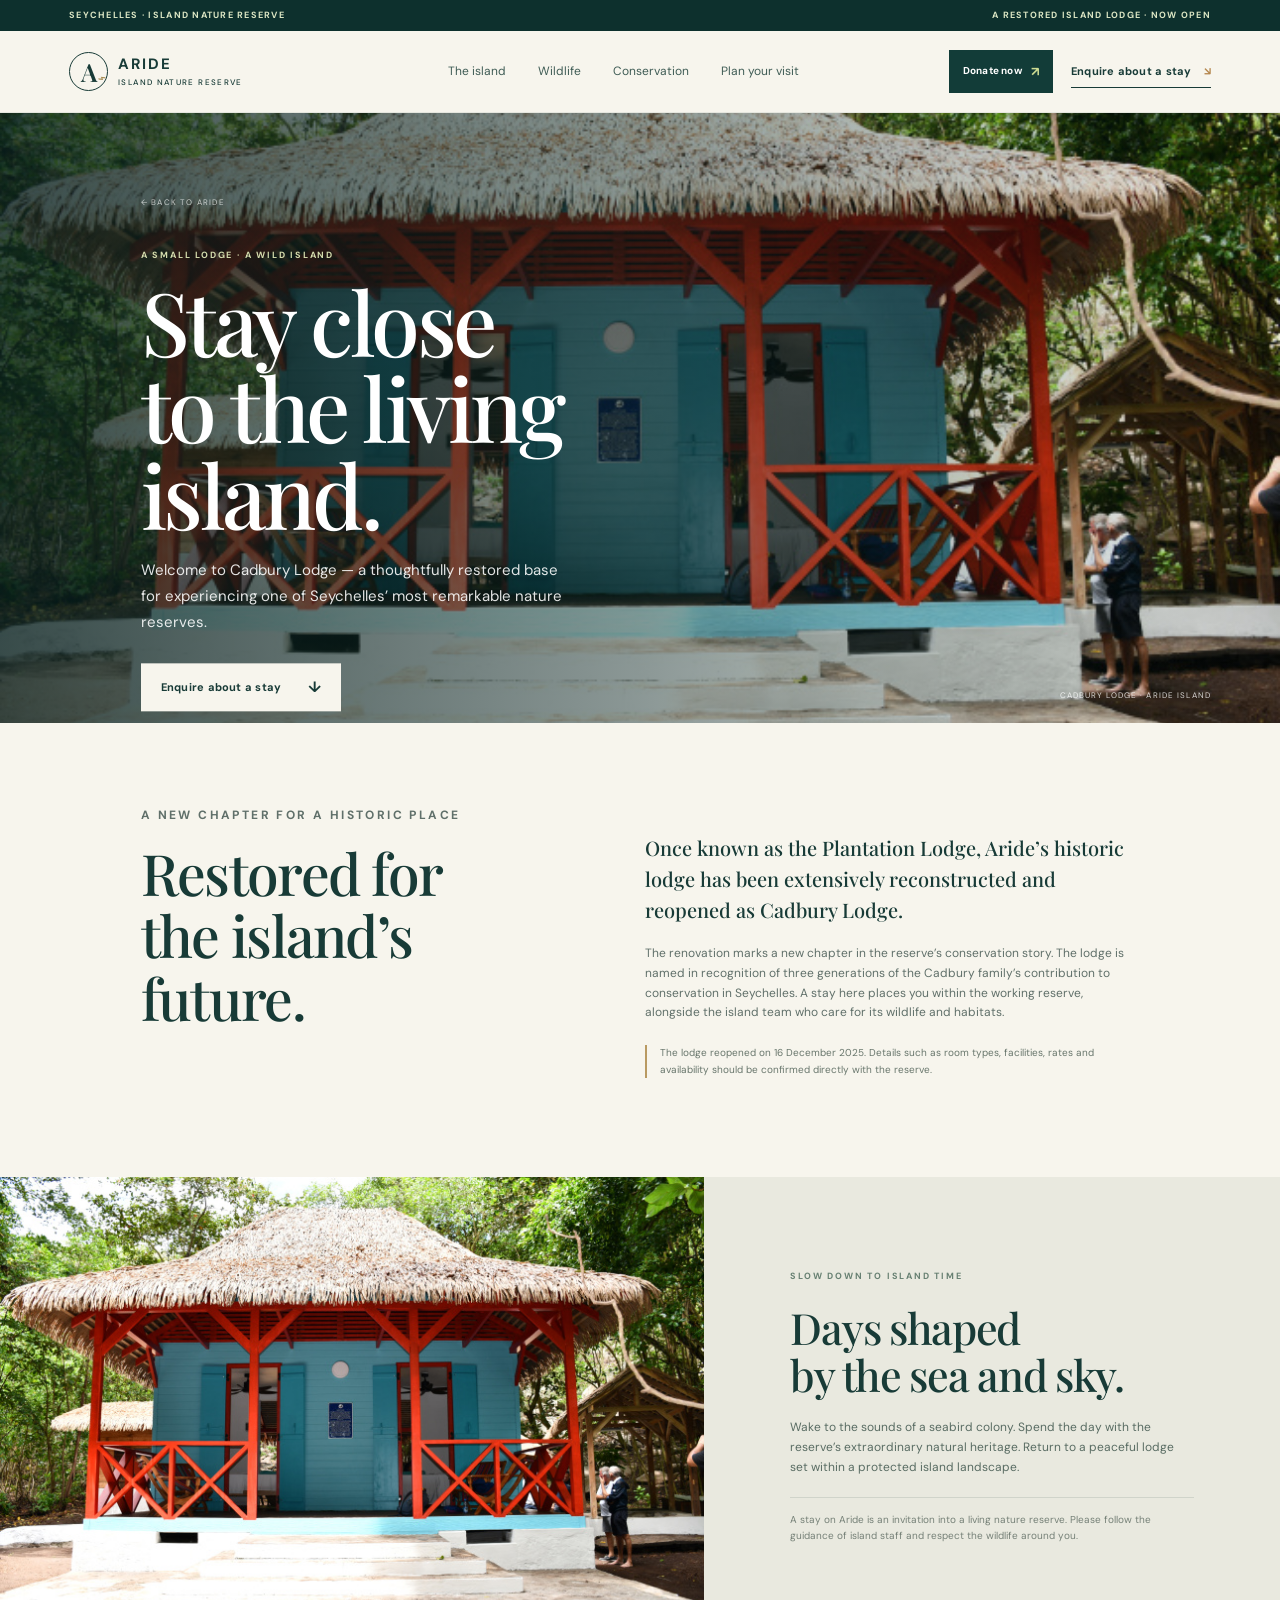
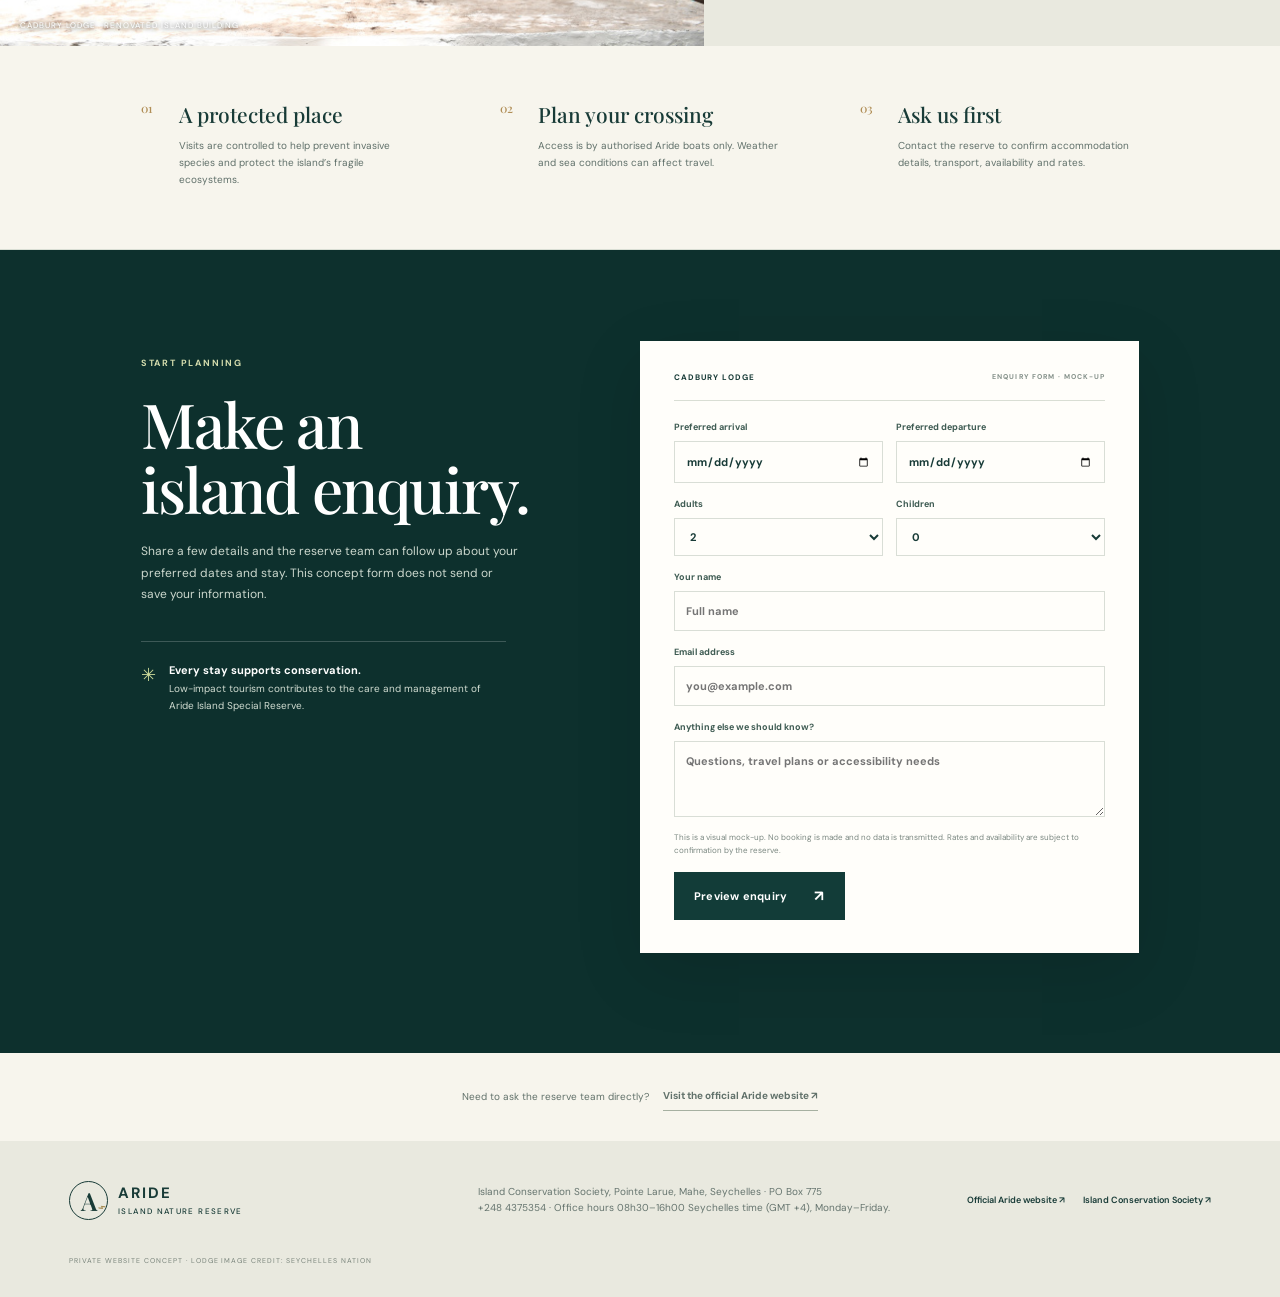
==== lodge.html @ 1009f961 "Build Aride nature reserve website concept" ====
<!doctype html>
<html lang="en">
<head><meta charset="utf-8"><meta name="viewport" content="width=device-width,initial-scale=1"><meta name="robots" content="noindex,nofollow"><meta name="theme-color" content="#f7f5ed"><title>Cadbury Lodge — Stay on Aride</title><link rel="preconnect" href="https://fonts.googleapis.com"><link rel="preconnect" href="https://fonts.gstatic.com" crossorigin><link href="https://fonts.googleapis.com/css2?family=DM+Sans:wght@400;500;600;700&family=Playfair+Display:wght@500;600&display=swap" rel="stylesheet"><link rel="stylesheet" href="styles.css"></head>
<body class="lodge-page"><a class="skip" href="#main">Skip to content</a><div class="announcement"><span>SEYCHELLES · ISLAND NATURE RESERVE</span><span>A RESTORED ISLAND LODGE · NOW OPEN</span></div><header class="header"><a class="brand" href="index.html" aria-label="Aride Island Nature Reserve home"><span class="brand-mark">A<span>⌁</span></span><span class="brand-name">ARIDE <small>ISLAND NATURE RESERVE</small></span></a><nav aria-label="Main navigation"><a href="index.html#island">The island</a><a href="index.html#wildlife">Wildlife</a><a href="index.html#conservation">Conservation</a><a href="index.html#visit">Plan your visit</a></nav><div class="header-actions"><a class="donate-cta" href="https://justgiving.com/give-entry?identifier=3578539&amp;identifierType=externalid&amp;type=charity&amp;startedBy=webjustgiving" target="_blank" rel="noreferrer">Donate now <span>↗</span></a><a class="nav-cta" href="#enquire">Enquire about a stay <span>↘</span></a></div></header>
<main id="main"><section class="lodge-hero"><img src="assets/cadbury-lodge.jpg" alt="The restored Cadbury Lodge, set among tropical trees on Aride Island"><div class="lodge-hero-shade"></div><div class="lodge-hero-copy"><a class="back-link" href="index.html">← BACK TO ARIDE</a><p class="eyebrow light">A SMALL LODGE · A WILD ISLAND</p><h1>Stay close<br>to the living<br>island.</h1><p>Welcome to Cadbury Lodge — a thoughtfully restored base for experiencing one of Seychelles’ most remarkable nature reserves.</p><a class="button button-light" href="#enquire">Enquire about a stay <span>↓</span></a></div><span class="lodge-hero-label">CADBURY LODGE · ARIDE ISLAND</span></section>
<section class="lodge-intro section"><div><p class="eyebrow">A NEW CHAPTER FOR A HISTORIC PLACE</p><h2>Restored for<br>the island’s future.</h2></div><div><p class="lead">Once known as the Plantation Lodge, Aride’s historic lodge has been extensively reconstructed and reopened as Cadbury Lodge.</p><p>The renovation marks a new chapter in the reserve’s conservation story. The lodge is named in recognition of three generations of the Cadbury family’s contribution to conservation in Seychelles. A stay here places you within the working reserve, alongside the island team who care for its wildlife and habitats.</p><p class="source-note">The lodge reopened on 16 December 2025. Details such as room types, facilities, rates and availability should be confirmed directly with the reserve.</p></div></section>
<section class="lodge-gallery"><figure><img src="assets/cadbury-lodge.jpg" alt="The turquoise and timber exterior of Cadbury Lodge"><figcaption>CADBURY LODGE · RENOVATED ISLAND BUILDING</figcaption></figure><div class="gallery-copy"><p class="eyebrow">SLOW DOWN TO ISLAND TIME</p><h2>Days shaped<br>by the sea and sky.</h2><p>Wake to the sounds of a seabird colony. Spend the day with the reserve’s extraordinary natural heritage. Return to a peaceful lodge set within a protected island landscape.</p><p class="muted">A stay on Aride is an invitation into a living nature reserve. Please follow the guidance of island staff and respect the wildlife around you.</p></div></section>
<section class="lodge-guidance"><div><span class="guidance-num">01</span><h3>A protected place</h3><p>Visits are controlled to help prevent invasive species and protect the island’s fragile ecosystems.</p></div><div><span class="guidance-num">02</span><h3>Plan your crossing</h3><p>Access is by authorised Aride boats only. Weather and sea conditions can affect travel.</p></div><div><span class="guidance-num">03</span><h3>Ask us first</h3><p>Contact the reserve to confirm accommodation details, transport, availability and rates.</p></div></section>
<section class="booking-section" id="enquire"><div class="booking-intro"><p class="eyebrow light">START PLANNING</p><h2>Make an<br>island enquiry.</h2><p>Share a few details and the reserve team can follow up about your preferred dates and stay. This concept form does not send or save your information.</p><div class="booking-note"><span>✳</span><p><strong>Every stay supports conservation.</strong><br>Low-impact tourism contributes to the care and management of Aride Island Special Reserve.</p></div></div>
<form class="booking-form" id="booking-form"><div class="form-heading"><span>CADBURY LODGE</span><span>ENQUIRY FORM · MOCK-UP</span></div><div class="form-row"><label>Preferred arrival<input type="date" name="arrival" required></label><label>Preferred departure<input type="date" name="departure" required></label></div><div class="form-row"><label>Adults<select name="adults"><option>1</option><option selected>2</option><option>3</option><option>4</option><option>5+</option></select></label><label>Children<select name="children"><option selected>0</option><option>1</option><option>2</option><option>3</option></select></label></div><label>Your name<input type="text" name="name" placeholder="Full name" required></label><label>Email address<input type="email" name="email" placeholder="you@example.com" required></label><label>Anything else we should know?<textarea name="message" rows="3" placeholder="Questions, travel plans or accessibility needs"></textarea></label><p class="form-disclaimer">This is a visual mock-up. No booking is made and no data is transmitted. Rates and availability are subject to confirmation by the reserve.</p><button class="button button-dark form-submit" type="submit">Preview enquiry <span>↗</span></button><p class="form-result" id="form-result" role="status" aria-live="polite"></p></form></section>
<section class="lodge-bottom"><p>Need to ask the reserve team directly?</p><a href="https://www.arideisland.com/" target="_blank" rel="noreferrer">Visit the official Aride website ↗</a></section></main>
<footer class="footer"><a class="brand brand-footer" href="index.html"><span class="brand-mark">A<span>⌁</span></span><span class="brand-name">ARIDE <small>ISLAND NATURE RESERVE</small></span></a><p>Island Conservation Society, Pointe Larue, Mahe, Seychelles · PO Box 775<br>+248 4375354 · Office hours 08h30–16h00 Seychelles time (GMT +4), Monday–Friday.</p><div class="footer-contact"><a href="https://www.arideisland.com/" target="_blank" rel="noreferrer">Official Aride website ↗</a><a href="https://www.islandconservationseychelles.com/" target="_blank" rel="noreferrer">Island Conservation Society ↗</a></div><small class="concept-note">PRIVATE WEBSITE CONCEPT · LODGE IMAGE CREDIT: SEYCHELLES NATION</small></footer>
<script src="lodge.js"></script></body></html>
---- styles.css ----
:root{--paper:#f7f5ed;--white:#fffefa;--ink:#183b37;--muted:#60706a;--line:#d9ded4;--sea:#123c38;--deep:#0d302d;--lime:#ccdb92;--coral:#d6936e;--serif:'Playfair Display',Georgia,serif;--sans:'DM Sans',Arial,sans-serif}*{box-sizing:border-box}html{scroll-behavior:smooth;scroll-padding-top:90px}body{margin:0;background:var(--paper);color:var(--ink);font:400 15px/1.65 var(--sans);-webkit-font-smoothing:antialiased}a{color:inherit;text-decoration:none}img{display:block;width:100%;height:100%;object-fit:cover}button,input,select,textarea{font:inherit}.skip{position:absolute;top:-80px;left:20px;background:#fff;padding:10px 16px;z-index:20}.skip:focus{top:10px}.announcement{height:31px;background:var(--deep);color:#dce6c4;display:flex;justify-content:space-between;align-items:center;padding:0 5.4%;font-size:9px;font-weight:700;letter-spacing:.14em}.header{height:82px;padding:0 5.4%;display:flex;align-items:center;justify-content:space-between;background:var(--paper);position:relative;z-index:4;border-bottom:1px solid rgba(24,59,55,.08)}.brand{display:flex;align-items:center;gap:10px;min-width:230px}.brand-mark{width:39px;height:39px;border:1px solid var(--ink);border-radius:50%;display:grid;place-items:center;font:600 25px/1 var(--serif);position:relative}.brand-mark span{position:absolute;right:1px;bottom:3px;color:#a58b52;font:14px var(--sans);transform:rotate(-25deg)}.brand-name{font-size:15px;font-weight:700;letter-spacing:.13em;line-height:1.2}.brand-name small{display:block;font-size:8px;letter-spacing:.17em;font-weight:500;margin-top:5px}.header nav{display:flex;gap:32px;align-items:center}.header nav a{font-size:12px;color:#3f5c55;transition:color .2s}.header nav a:hover,.footer a:hover{color:#a17d46}.nav-cta{font-size:11px;font-weight:700;letter-spacing:.02em;border-bottom:1px solid var(--ink);padding:7px 0}.nav-cta span{margin-left:9px;color:#b4864d}.hero{height:min(710px,calc(100vh - 113px));min-height:560px;position:relative;color:white;overflow:hidden;background:#39554b}.hero-img{position:absolute;inset:0;object-position:center 52%;animation:hero-in 1.2s ease-out both}.hero-shade,.lodge-hero-shade{position:absolute;inset:0;background:linear-gradient(90deg,rgba(8,34,31,.76) 0%,rgba(10,35,31,.46) 45%,rgba(10,35,31,.03) 100%),linear-gradient(0deg,rgba(7,28,27,.38),transparent 32%)}.hero-content{position:absolute;left:10.8%;top:50%;transform:translateY(-46%);max-width:590px;animation:rise .8s .1s both}.eyebrow{font-size:9px;font-weight:700;letter-spacing:.2em;color:#678072;margin:0 0 20px}.eyebrow.light{color:#d5ddae}.hero h1,.lodge-hero h1{font:500 clamp(58px,7vw,94px)/.98 var(--serif);letter-spacing:-.04em;margin:0 0 22px}.hero-content>p:not(.eyebrow),.lodge-hero-copy>p:not(.eyebrow):not(.back-link){max-width:425px;font-size:15px;line-height:1.75;color:rgba(255,255,255,.88);margin:0 0 28px}.button{display:inline-flex;align-items:center;gap:27px;min-height:48px;padding:0 20px;font-size:11px;font-weight:700;letter-spacing:.02em;transition:transform .2s,background .2s}.button:hover{transform:translateY(-2px)}.button span{font-size:15px}.button-light{background:var(--paper);color:var(--ink)}.button-dark{background:var(--sea);color:white}.hero-caption{position:absolute;bottom:23px;left:5.4%;right:5.4%;display:flex;justify-content:space-between;font-size:8px;letter-spacing:.16em;color:rgba(255,255,255,.75)}.ticker{height:53px;background:#e7eadf;display:flex;align-items:center;justify-content:space-around;gap:12px;padding:0 5%;font-size:9px;letter-spacing:.14em;font-weight:700;color:#49645b}.ticker span:nth-child(even){color:#ba9860;font-size:14px}.section{padding:105px 11%}.intro{display:grid;grid-template-columns:1fr 1.02fr;gap:10%;align-items:start}.intro h2,.section-heading h2,.visit h2,.support h2,.lodge-intro h2,.gallery-copy h2{font:500 clamp(38px,4.5vw,57px)/1.1 var(--serif);letter-spacing:-.03em;margin:0;color:var(--ink)}.intro-text{padding-top:21px;max-width:590px}.intro-text p,.support p{color:#51645e;font-size:13px;margin:0 0 16px}.intro-text .lead,.lodge-intro .lead{font:500 20px/1.55 var(--serif);color:var(--ink);margin:0 0 19px}.text-link{display:inline-flex;gap:18px;border-bottom:1px solid #9da99b;padding:9px 0 7px;margin-top:5px;font-size:11px;font-weight:700}.text-link span{color:#b4864d}.wildlife{padding-top:27px;padding-bottom:100px}.section-heading{display:flex;justify-content:space-between;align-items:end;margin:0 0 38px}.section-heading .eyebrow{margin-bottom:15px}.section-heading>p{max-width:330px;color:var(--muted);font-size:12px;margin:0 0 4px}.photo-grid{display:grid;grid-template-columns:1.28fr 1fr 1fr;grid-template-rows:294px;gap:13px}.photo-grid figure{position:relative;margin:0;overflow:hidden;background:#d5ddd5}.photo-grid img,.visit-image img,.lodge-gallery img{transition:transform .65s cubic-bezier(.2,.7,.3,1)}.photo-grid figure:hover img,.visit-image:hover img{transform:scale(1.035)}.photo-grid figure:after{content:"";position:absolute;inset:45% 0 0;background:linear-gradient(transparent,rgba(7,30,27,.65))}.photo-grid figcaption{position:absolute;z-index:1;bottom:15px;left:17px;right:16px;color:#fff;display:flex;justify-content:space-between;align-items:end;gap:8px;font-size:8px;letter-spacing:.1em}.photo-grid figcaption span+span{font-size:9px;letter-spacing:.02em}.wildlife-note{display:flex;align-items:center;gap:20px;border-bottom:1px solid var(--line);padding:23px 4px 0}.note-mark{font-size:24px;color:#b89156}.wildlife-note p{font:500 17px/1.45 var(--serif);max-width:610px;margin:0 auto 0 0}.wildlife-note a{white-space:nowrap;font-size:10px;font-weight:700;border-bottom:1px solid #acb5a7;padding:8px 0}.conservation{background:var(--deep);color:white;min-height:475px;display:grid;grid-template-columns:1fr 1fr;position:relative}.conservation-image{height:475px;overflow:hidden}.conservation-image img{object-position:center 45%}.conservation-copy{padding:70px 12% 65px 12%;align-self:center;max-width:620px}.conservation-copy h2{font:500 clamp(40px,4.5vw,58px)/1.07 var(--serif);letter-spacing:-.03em;margin:0 0 21px}.conservation-copy>p:not(.eyebrow){font-size:12px;line-height:1.8;color:#d2dbd1;max-width:420px;margin-bottom:27px}.button-outline{border:1px solid rgba(255,255,255,.5);color:white}.conservation-stat{position:absolute;right:5.7%;bottom:28px;display:flex;gap:12px;align-items:center;color:#dae1cf}.conservation-stat strong{font:500 31px var(--serif);color:#cfda9c}.conservation-stat span{font-size:8px;line-height:1.45;letter-spacing:.05em}.visit{display:grid;grid-template-columns:1fr .9fr;align-items:center;gap:12%;padding-top:115px;padding-bottom:112px}.visit-copy>p:not(.eyebrow){max-width:470px;color:var(--muted);font-size:13px;margin:19px 0}.visit-facts{list-style:none;margin:24px 0 29px;padding:0;border-top:1px solid var(--line);max-width:470px}.visit-facts li{display:flex;gap:19px;align-items:center;padding:13px 0;border-bottom:1px solid var(--line)}.visit-facts li>span{font:500 12px var(--serif);color:#a58a59}.visit-facts strong,.visit-facts small{display:block}.visit-facts strong{font-size:11px}.visit-facts small{font-size:10px;color:var(--muted);margin-top:3px}.visit-image{margin:0;position:relative;height:410px}.visit-image:after{content:"";position:absolute;inset:auto 0 0;height:60px;background:linear-gradient(transparent,rgba(0,0,0,.4))}.visit-image figcaption{position:absolute;z-index:1;bottom:13px;left:16px;color:#fff;font-size:8px;letter-spacing:.13em}.lodge-banner{height:470px;position:relative;color:white;overflow:hidden;background:#384c40}.lodge-banner>img{position:absolute;inset:0;object-position:center 50%}.lodge-banner-shade{position:absolute;inset:0;background:linear-gradient(90deg,rgba(8,33,29,.78),rgba(9,34,30,.35) 58%,rgba(9,34,30,.06))}.lodge-banner-copy{position:absolute;left:11%;top:50%;transform:translateY(-50%);max-width:470px}.lodge-banner-copy .eyebrow{margin-bottom:15px}.lodge-banner-copy h2{font:500 clamp(43px,5.5vw,68px)/1.01 var(--serif);margin:0 0 17px;letter-spacing:-.03em}.lodge-banner-copy>p:not(.eyebrow){font-size:12px;color:rgba(255,255,255,.84);max-width:375px;margin:0 0 23px}.lodge-tag{position:absolute;right:5.5%;bottom:21px;font-size:8px;letter-spacing:.15em;color:rgba(255,255,255,.8)}.support{display:grid;grid-template-columns:1.1fr .7fr;gap:15%;align-items:center;padding-top:92px;padding-bottom:92px}.support>div:first-child{max-width:600px}.support h2{margin-bottom:18px}.support p{max-width:530px}.support-links{border-top:1px solid var(--line)}.support-links a{display:flex;justify-content:space-between;align-items:center;padding:14px 3px;border-bottom:1px solid var(--line);font-size:12px;font-weight:600}.support-links b{color:#a9844b;font-weight:500}.footer{background:#e9e9df;min-height:156px;padding:33px 5.4% 23px;display:grid;grid-template-columns:1fr 1.2fr auto;gap:12px;align-items:center}.brand-footer{min-width:0}.footer>p{font-size:10px;color:#65746e;margin:0}.footer-contact{display:flex;gap:18px}.footer-contact a{font-size:9px;font-weight:600}.concept-note{grid-column:1/-1;font-size:7px;letter-spacing:.14em;color:#79847b;margin-top:9px}
/* Lodge page */
.lodge-hero{height:610px;position:relative;color:#fff;background:#4b594d;overflow:hidden}.lodge-hero>img{position:absolute;inset:0;object-position:center 52%}.lodge-hero-shade{background:linear-gradient(90deg,rgba(7,31,29,.8),rgba(9,35,31,.47) 50%,rgba(10,32,29,.06))}.lodge-hero-copy{position:absolute;left:11%;top:50%;transform:translateY(-43%);max-width:530px}.back-link{display:block;color:rgba(255,255,255,.7);font-size:8px;letter-spacing:.15em;margin-bottom:39px}.lodge-hero-copy .eyebrow{margin-bottom:15px}.lodge-hero h1{font-size:clamp(58px,7vw,88px);margin-bottom:20px}.lodge-hero-label{position:absolute;right:5.4%;bottom:21px;font-size:8px;letter-spacing:.14em;color:rgba(255,255,255,.8)}.lodge-intro{display:grid;grid-template-columns:.9fr 1.1fr;gap:10%;padding-top:83px;padding-bottom:84px}.lodge-intro>div+div{padding-top:26px;max-width:590px}.lodge-intro p:not(.lead){font-size:12px;color:var(--muted);margin:0 0 15px}.lodge-intro .source-note{border-left:2px solid #b99a62;padding-left:13px;color:#68766c!important;font-size:10px!important;margin-top:22px!important}.lodge-gallery{display:grid;grid-template-columns:1.1fr .9fr;min-height:390px;background:#e9e9df}.lodge-gallery figure{margin:0;position:relative;min-height:390px;overflow:hidden}.lodge-gallery figure img{object-position:center 54%}.lodge-gallery figcaption{position:absolute;bottom:14px;left:20px;font-size:8px;letter-spacing:.12em;color:white;text-shadow:0 1px 4px #222}.gallery-copy{align-self:center;padding:52px 15%}.gallery-copy h2{font-size:43px;margin-bottom:20px}.gallery-copy p:not(.eyebrow){font-size:12px;color:#596c63}.gallery-copy .muted{font-size:10px!important;color:#758077!important;border-top:1px solid #d0d4ca;padding-top:14px;margin-top:19px}.lodge-guidance{display:grid;grid-template-columns:repeat(3,1fr);gap:8%;padding:54px 11% 61px;border-bottom:1px solid var(--line)}.lodge-guidance>div{position:relative;padding-left:38px}.guidance-num{position:absolute;left:0;top:0;color:#b08e56;font:500 12px var(--serif)}.lodge-guidance h3{font:500 21px var(--serif);margin:0 0 9px}.lodge-guidance p{font-size:10px;line-height:1.7;color:var(--muted);margin:0}.booking-section{background:var(--deep);color:#fff;display:grid;grid-template-columns:.8fr 1fr;gap:10%;padding:91px 11% 100px}.booking-intro{align-self:start;padding-top:15px}.booking-intro h2{font:500 clamp(44px,5vw,62px)/1.05 var(--serif);letter-spacing:-.03em;margin:0 0 20px}.booking-intro>p:not(.eyebrow){font-size:12px;line-height:1.8;color:#cbd7cd;max-width:380px}.booking-note{display:flex;align-items:flex-start;gap:13px;margin-top:35px;padding-top:19px;border-top:1px solid rgba(255,255,255,.2);max-width:365px}.booking-note>span{color:#cedb9a;font-size:18px}.booking-note p{font-size:10px;line-height:1.7;color:#d2ddd2;margin:0}.booking-note strong{color:white;font-size:11px}.booking-form{background:var(--white);color:var(--ink);padding:30px 34px 33px;box-shadow:0 20px 65px rgba(0,0,0,.12)}.form-heading{display:flex;justify-content:space-between;gap:10px;padding-bottom:16px;margin-bottom:19px;border-bottom:1px solid var(--line);font-size:8px;letter-spacing:.13em;font-weight:700}.form-heading span+span{font-size:7px;color:#85918a}.booking-form label{display:block;font-size:9px;font-weight:700;color:#3e5b52;margin-bottom:14px}.booking-form input,.booking-form select,.booking-form textarea{display:block;width:100%;border:1px solid #d9ded6;background:#fffefa;padding:10px 11px;margin-top:6px;border-radius:0;color:var(--ink);font-size:11px;outline:none}.booking-form input:focus,.booking-form select:focus,.booking-form textarea:focus{border-color:#53796b;box-shadow:0 0 0 2px rgba(83,121,107,.13)}.booking-form textarea{resize:vertical}.form-row{display:grid;grid-template-columns:1fr 1fr;gap:13px}.form-disclaimer{font-size:8px;line-height:1.6;color:#7a8780;margin:3px 0 15px}.form-submit{border:0;cursor:pointer}.form-result{display:none;font-size:10px;line-height:1.6;color:#28614e;background:#eaf1df;padding:10px 12px;margin:13px 0 0}.form-result.is-visible{display:block}.lodge-bottom{display:flex;justify-content:center;align-items:center;gap:14px;padding:30px;font-size:10px;color:#61716a}.lodge-bottom p{margin:0}.lodge-bottom a{font-weight:700;border-bottom:1px solid #a6b0a1;padding:5px 0}
@keyframes rise{from{opacity:0;transform:translateY(calc(-46% + 18px))}to{opacity:1;transform:translateY(-46%)}}@keyframes hero-in{from{transform:scale(1.035);opacity:.8}to{transform:scale(1);opacity:1}}
@media(max-width:900px){.header{padding:0 4%;height:75px}.brand{min-width:175px}.header nav{gap:16px}.header nav a{font-size:10px}.nav-cta{font-size:9px}.section{padding-left:7%;padding-right:7%}.intro{gap:6%}.photo-grid{grid-template-rows:245px}.conservation-copy{padding:55px 8%}.visit{gap:8%}.support{gap:8%}.footer{padding-left:4%;padding-right:4%}.booking-section{padding-left:7%;padding-right:7%;gap:7%}.lodge-guidance{padding-left:7%;padding-right:7%;gap:5%}}
@media(max-width:640px){html{scroll-padding-top:68px}.announcement{height:29px;padding:0 4%;font-size:7px;letter-spacing:.08em}.announcement span+span{max-width:48%;text-align:right}.header{height:67px;padding:0 4%;}.brand{min-width:0;gap:7px}.brand-mark{width:34px;height:34px;font-size:21px}.brand-name{font-size:12px}.brand-name small{font-size:6px}.header nav{display:none}.nav-cta{font-size:9px;padding:6px 0}.hero{height:calc(86svh - 96px);min-height:490px;max-height:680px}.hero-img{object-position:58% center}.hero-shade{background:linear-gradient(90deg,rgba(8,34,31,.68),rgba(10,35,31,.16)),linear-gradient(0deg,rgba(7,28,27,.4),transparent 40%)}.hero-content{left:7%;right:7%;top:48%;max-width:440px}.hero h1{font-size:clamp(58px,15vw,78px)}.hero-content>p:not(.eyebrow){font-size:13px;max-width:370px}.hero-caption{left:5%;right:5%;font-size:7px}.ticker{height:45px;justify-content:flex-start;overflow:hidden;white-space:nowrap;gap:16px;padding:0 6%;font-size:8px}.ticker span:last-child{display:none}.ticker span:nth-child(4){display:none}.section{padding:72px 7%}.intro{grid-template-columns:1fr;gap:18px}.intro h2,.section-heading h2,.visit h2,.support h2,.lodge-intro h2{font-size:43px}.intro-text{padding-top:0}.intro-text .lead,.lodge-intro .lead{font-size:18px}.wildlife{padding-top:18px;padding-bottom:72px}.section-heading{display:block}.section-heading>p{margin-top:16px;max-width:400px}.photo-grid{grid-template-columns:1fr 1fr;grid-template-rows:250px 180px;gap:9px}.photo-main{grid-column:1/-1}.photo-grid figcaption{left:11px;right:11px;bottom:11px;font-size:7px}.photo-grid figcaption span+span{font-size:8px}.wildlife-note{align-items:flex-start;gap:12px;padding-top:17px}.wildlife-note p{font-size:14px}.wildlife-note a{font-size:8px;max-width:110px;white-space:normal;flex:0 0 100px}.note-mark{font-size:19px}.conservation{grid-template-columns:1fr}.conservation-image{height:245px}.conservation-copy{padding:46px 7% 61px}.conservation-copy h2{font-size:47px}.conservation-stat{bottom:20px;right:7%}.visit{grid-template-columns:1fr;gap:30px;padding-top:75px;padding-bottom:75px}.visit-image{height:310px;grid-row:1}.visit-copy>p:not(.eyebrow){font-size:12px}.lodge-banner{height:450px}.lodge-banner>img{object-position:57% center}.lodge-banner-shade{background:linear-gradient(90deg,rgba(8,33,29,.78),rgba(9,34,30,.24)),linear-gradient(0deg,rgba(6,30,28,.35),transparent)}.lodge-banner-copy{left:7%;right:7%}.lodge-banner-copy h2{font-size:54px}.lodge-banner-copy>p:not(.eyebrow){font-size:11px}.lodge-tag{right:7%;font-size:7px}.support{grid-template-columns:1fr;gap:24px;padding-top:66px;padding-bottom:67px}.support h2{font-size:40px}.footer{grid-template-columns:1fr;gap:11px;padding:27px 7% 20px}.footer>p{max-width:300px}.footer-contact{flex-wrap:wrap;gap:8px 16px}.concept-note{margin-top:3px}.lodge-hero{height:590px}.lodge-hero>img{object-position:58% center}.lodge-hero-shade{background:linear-gradient(90deg,rgba(7,31,29,.76),rgba(9,35,31,.25)),linear-gradient(0deg,rgba(6,30,27,.32),transparent)}.lodge-hero-copy{left:7%;right:7%;top:51%}.back-link{margin-bottom:35px}.lodge-hero h1{font-size:67px}.lodge-hero-copy>p:not(.eyebrow):not(.back-link){font-size:13px}.lodge-hero-label{right:7%;font-size:7px}.lodge-intro{grid-template-columns:1fr;gap:18px;padding-top:64px;padding-bottom:62px}.lodge-intro>div+div{padding-top:0}.lodge-gallery{grid-template-columns:1fr}.lodge-gallery figure{min-height:260px;height:260px}.gallery-copy{padding:43px 7% 49px}.gallery-copy h2{font-size:40px}.lodge-guidance{grid-template-columns:1fr;gap:24px;padding:43px 7%}.lodge-guidance>div{min-height:70px}.booking-section{grid-template-columns:1fr;gap:31px;padding:65px 7% 70px}.booking-intro h2{font-size:52px}.booking-note{margin-top:24px}.booking-form{padding:24px 19px 25px}.form-heading{font-size:7px}.form-heading span+span{font-size:6px}.form-row{gap:9px}.lodge-bottom{padding:25px 7%;display:block;text-align:center;line-height:2}.lodge-bottom p{margin:0}}
@media(prefers-reduced-motion:reduce){*,*::before,*::after{scroll-behavior:auto!important;animation-duration:.01ms!important;transition-duration:.01ms!important}}
.header-actions{display:flex;align-items:center;gap:18px}.donate-cta{display:inline-flex;align-items:center;gap:9px;background:var(--sea);color:#fff;padding:11px 14px;font-size:10px;font-weight:700;letter-spacing:.02em;transition:background .2s,transform .2s}.donate-cta:hover{background:#28534a;transform:translateY(-1px)}.donate-cta span{color:var(--lime);font-size:13px}.support{grid-template-columns:1fr .86fr}.support-side{display:grid;gap:17px}.donation-card{background:var(--sea);color:white;padding:27px 29px 24px}.donation-card .eyebrow{color:var(--lime);margin-bottom:12px}.donation-card h3{font:500 26px/1.15 var(--serif);margin:0 0 11px}.donation-card>p:not(.eyebrow){font-size:10px;line-height:1.7;color:#d8e1d8;margin:0 0 16px}.donation-card .button{min-height:42px;padding:0 16px;gap:22px;background:var(--paper);color:var(--ink)}.donation-card>small{display:block;margin-top:11px;color:#c7d5ca;font-size:8px;letter-spacing:.02em}.donation-card+.support-links{border-top:0}.donation-card+.support-links a:first-child{border-top:1px solid var(--line)}
.wildlife .section-heading h2{max-width:600px}.wildlife .wildlife-note p strong{font-weight:700}
@media(max-width:900px){.header-actions{gap:12px}.support{grid-template-columns:1fr .95fr}}
@media(max-width:640px){.header-actions{gap:9px}.donate-cta{padding:8px 10px;font-size:9px;gap:6px}.header-actions .nav-cta{font-size:8px;margin-left:1px}.support{grid-template-columns:1fr;gap:24px}.donation-card{padding:23px 21px 21px}.donation-card h3{font-size:24px}}
.header nav a,.header-actions a{white-space:nowrap}
.intro.section{width:90%;max-width:1400px;margin:66px auto 0;padding:64px 6%;background:#e9e9df;grid-template-columns:1.05fr .95fr;gap:7%;align-items:center}.intro-copy{max-width:600px}.intro-copy>p:not(.eyebrow){font-size:12px;line-height:1.75;color:#51645e;margin:0 0 15px}.intro-copy>p.lead{font:500 19px/1.5 var(--serif);color:var(--ink);margin:14px 0 17px}.intro-image{position:relative;margin:0;height:clamp(350px,36vw,450px);overflow:hidden;background:#b9c5b5}.intro-image img{object-position:center 48%}.intro-image:after{content:"";position:absolute;inset:auto 0 0;height:58px;background:linear-gradient(transparent,rgba(7,30,27,.45))}.intro-image figcaption{position:absolute;z-index:1;left:17px;bottom:14px;color:white;font-size:8px;letter-spacing:.13em}.wildlife.section{width:90%;max-width:1400px;margin:48px auto 0;padding:72px 6%;background:#fffefa}.photo-grid figcaption small{font-size:7px;letter-spacing:.08em;white-space:nowrap}
@media(max-width:1050px){.header{padding-left:4%;padding-right:4%}.brand{min-width:170px}.header nav{gap:15px}.header nav a{font-size:9px}.header-actions{gap:9px}.header-actions .nav-cta,.donate-cta{font-size:9px}}
@media(max-width:760px){.header nav{display:none}}
@media(max-width:640px){.intro.section{width:92%;margin:36px auto 0;padding:34px 6% 35px;grid-template-columns:1fr;gap:23px}.intro-image{order:-1;height:250px}.intro-copy>p.lead{font-size:18px;margin-top:12px}.wildlife.section{width:92%;margin:32px auto 0;padding:48px 6%}.wildlife .section-heading h2{font-size:clamp(36px,10vw,43px)}.photo-grid figcaption small{font-size:6px;letter-spacing:.03em}}
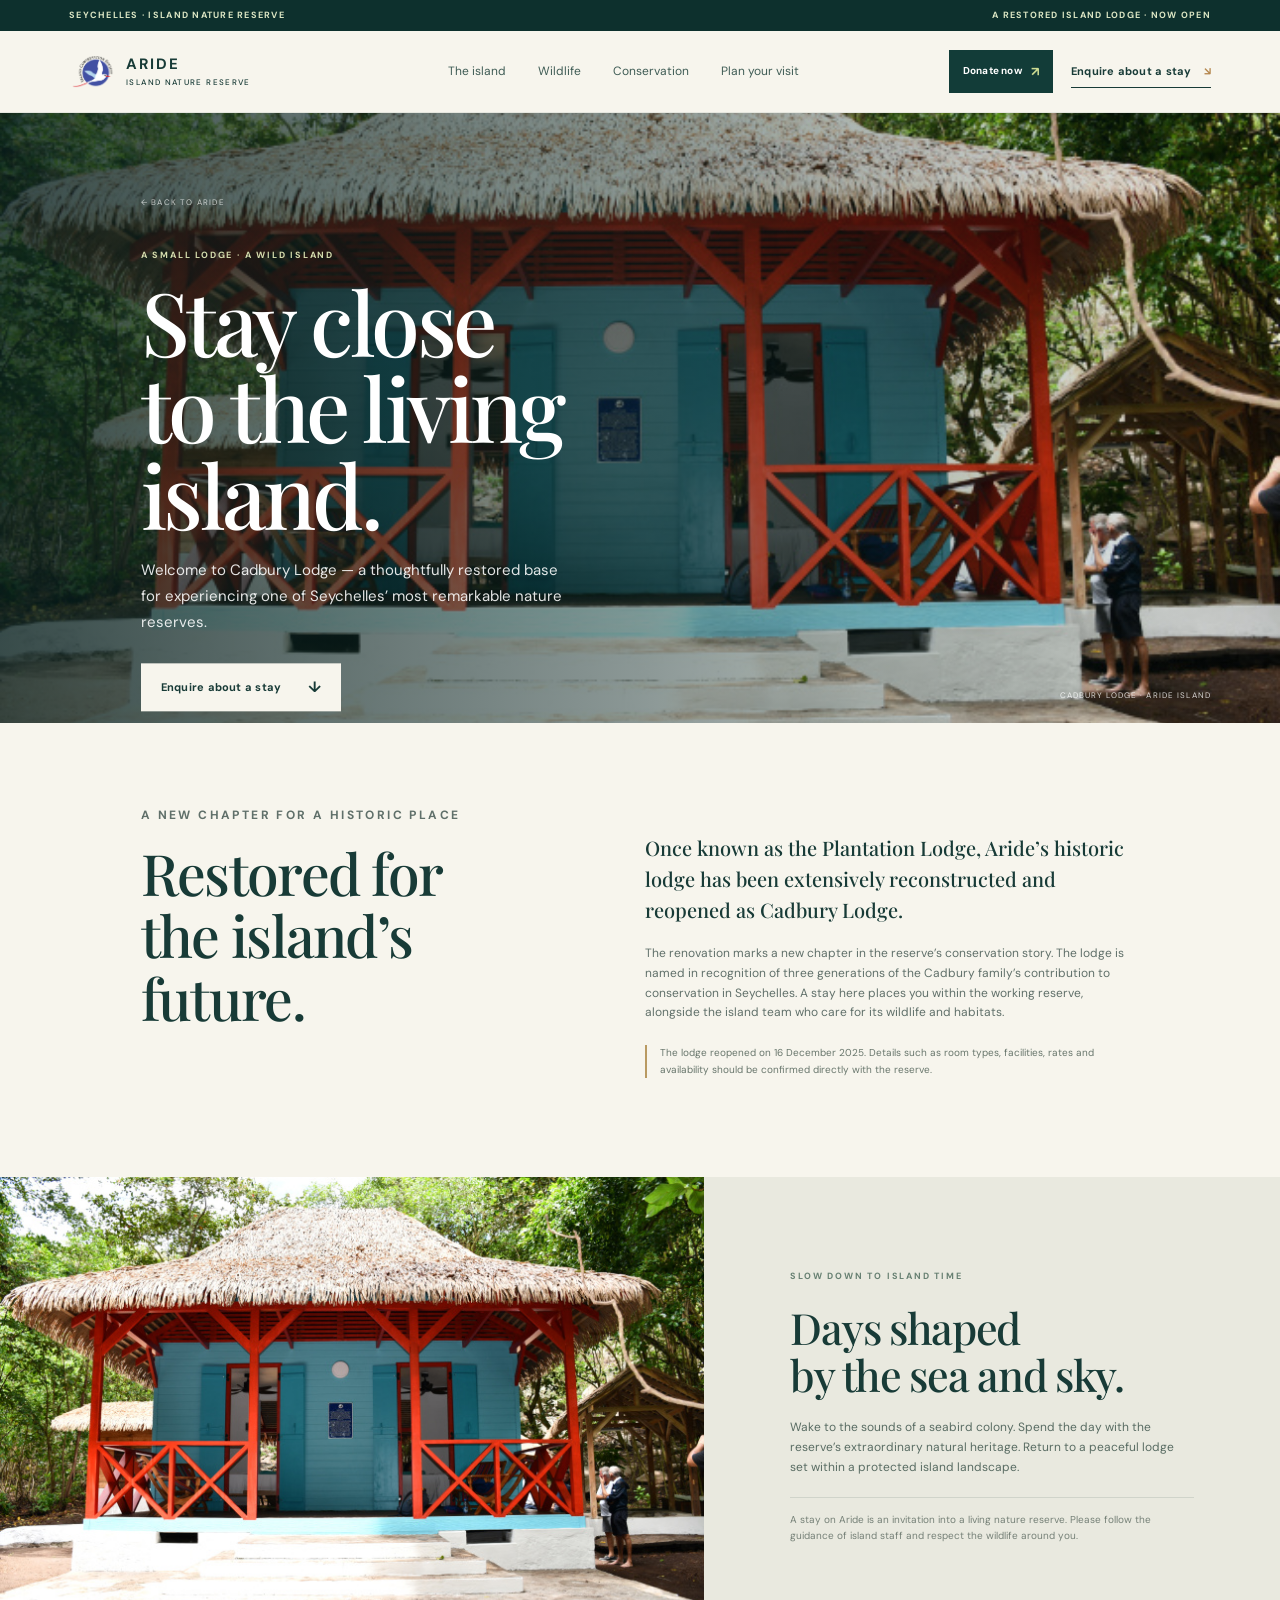
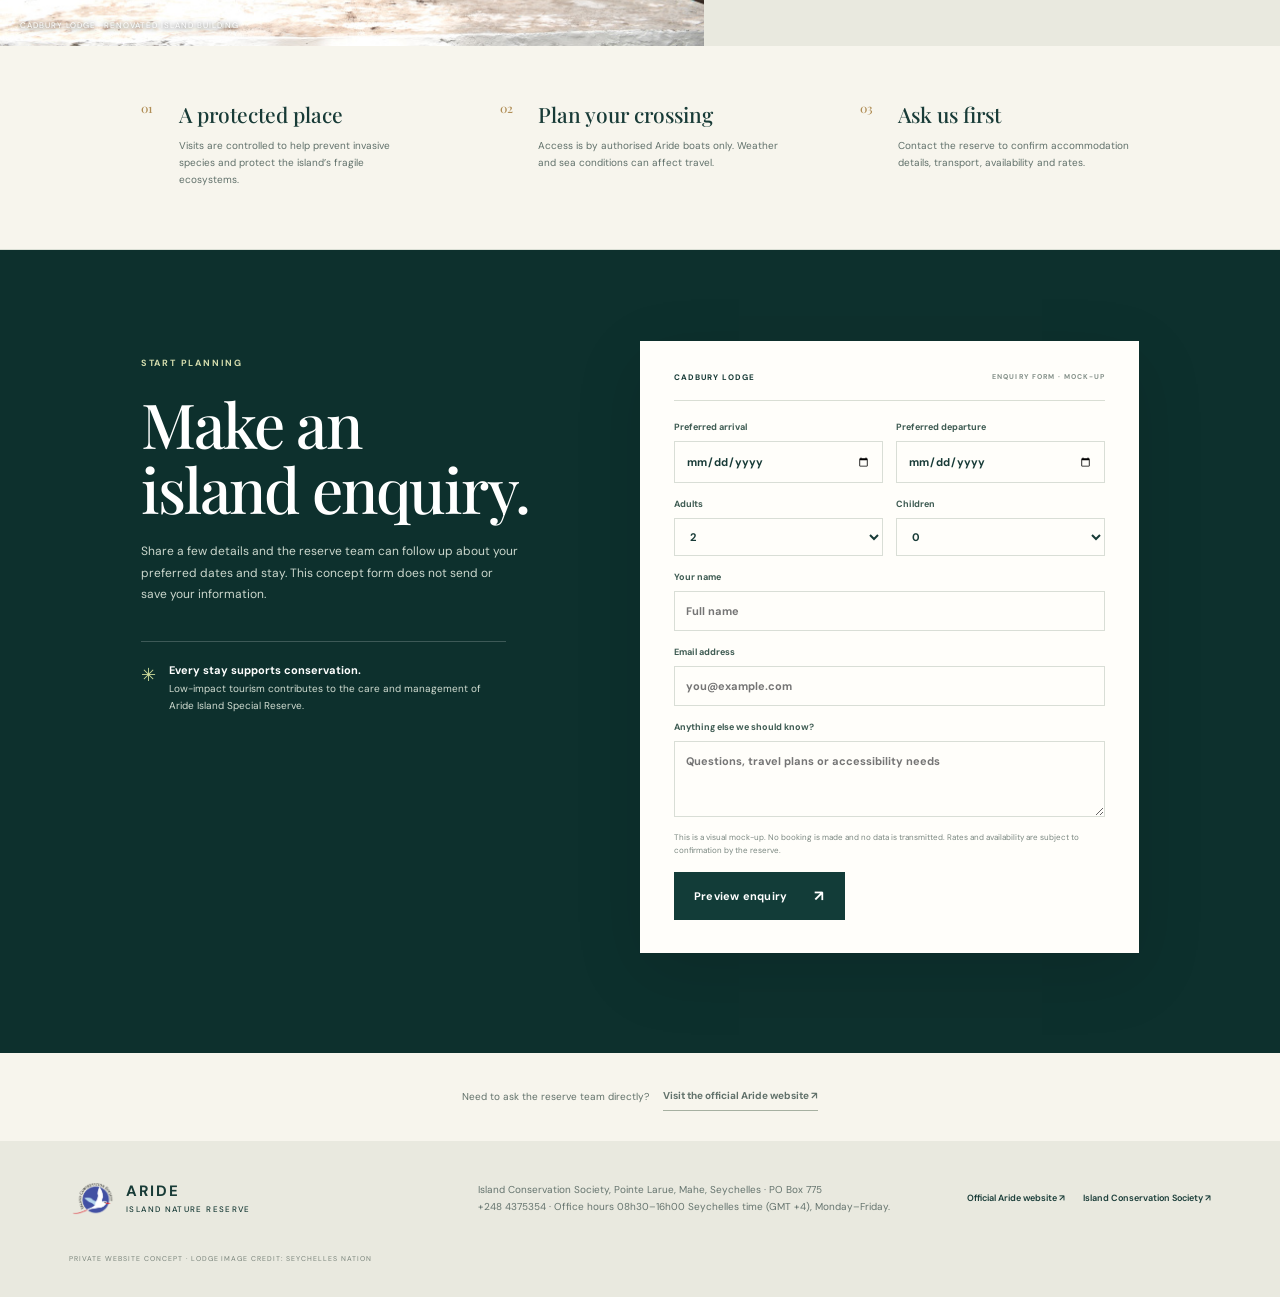
==== commit 907e1480: "Use ICS branding and enlarge visit details" ====
--- a/lodge.html
+++ b/lodge.html
@@ -1,7 +1,7 @@
 <!doctype html>
 <html lang="en">
 <head><meta charset="utf-8"><meta name="viewport" content="width=device-width,initial-scale=1"><meta name="robots" content="noindex,nofollow"><meta name="theme-color" content="#f7f5ed"><title>Cadbury Lodge — Stay on Aride</title><link rel="preconnect" href="https://fonts.googleapis.com"><link rel="preconnect" href="https://fonts.gstatic.com" crossorigin><link href="https://fonts.googleapis.com/css2?family=DM+Sans:wght@400;500;600;700&family=Playfair+Display:wght@500;600&display=swap" rel="stylesheet"><link rel="stylesheet" href="styles.css"></head>
-<body class="lodge-page"><a class="skip" href="#main">Skip to content</a><div class="announcement"><span>SEYCHELLES · ISLAND NATURE RESERVE</span><span>A RESTORED ISLAND LODGE · NOW OPEN</span></div><header class="header"><a class="brand" href="index.html" aria-label="Aride Island Nature Reserve home"><span class="brand-mark">A<span>⌁</span></span><span class="brand-name">ARIDE <small>ISLAND NATURE RESERVE</small></span></a><nav aria-label="Main navigation"><a href="index.html#island">The island</a><a href="index.html#wildlife">Wildlife</a><a href="index.html#conservation">Conservation</a><a href="index.html#visit">Plan your visit</a></nav><div class="header-actions"><a class="donate-cta" href="https://justgiving.com/give-entry?identifier=3578539&amp;identifierType=externalid&amp;type=charity&amp;startedBy=webjustgiving" target="_blank" rel="noreferrer">Donate now <span>↗</span></a><a class="nav-cta" href="#enquire">Enquire about a stay <span>↘</span></a></div></header>
+<body class="lodge-page"><a class="skip" href="#main">Skip to content</a><div class="announcement"><span>SEYCHELLES · ISLAND NATURE RESERVE</span><span>A RESTORED ISLAND LODGE · NOW OPEN</span></div><header class="header"><a class="brand" href="index.html" aria-label="Aride Island Nature Reserve home"><img class="brand-logo" src="assets/ics-logo.png" alt="Island Conservation Society"><span class="brand-name">ARIDE <small>ISLAND NATURE RESERVE</small></span></a><nav aria-label="Main navigation"><a href="index.html#island">The island</a><a href="index.html#wildlife">Wildlife</a><a href="index.html#conservation">Conservation</a><a href="index.html#visit">Plan your visit</a></nav><div class="header-actions"><a class="donate-cta" href="https://justgiving.com/give-entry?identifier=3578539&amp;identifierType=externalid&amp;type=charity&amp;startedBy=webjustgiving" target="_blank" rel="noreferrer">Donate now <span>↗</span></a><a class="nav-cta" href="#enquire">Enquire about a stay <span>↘</span></a></div></header>
 <main id="main"><section class="lodge-hero"><img src="assets/cadbury-lodge.jpg" alt="The restored Cadbury Lodge, set among tropical trees on Aride Island"><div class="lodge-hero-shade"></div><div class="lodge-hero-copy"><a class="back-link" href="index.html">← BACK TO ARIDE</a><p class="eyebrow light">A SMALL LODGE · A WILD ISLAND</p><h1>Stay close<br>to the living<br>island.</h1><p>Welcome to Cadbury Lodge — a thoughtfully restored base for experiencing one of Seychelles’ most remarkable nature reserves.</p><a class="button button-light" href="#enquire">Enquire about a stay <span>↓</span></a></div><span class="lodge-hero-label">CADBURY LODGE · ARIDE ISLAND</span></section>
 <section class="lodge-intro section"><div><p class="eyebrow">A NEW CHAPTER FOR A HISTORIC PLACE</p><h2>Restored for<br>the island’s future.</h2></div><div><p class="lead">Once known as the Plantation Lodge, Aride’s historic lodge has been extensively reconstructed and reopened as Cadbury Lodge.</p><p>The renovation marks a new chapter in the reserve’s conservation story. The lodge is named in recognition of three generations of the Cadbury family’s contribution to conservation in Seychelles. A stay here places you within the working reserve, alongside the island team who care for its wildlife and habitats.</p><p class="source-note">The lodge reopened on 16 December 2025. Details such as room types, facilities, rates and availability should be confirmed directly with the reserve.</p></div></section>
 <section class="lodge-gallery"><figure><img src="assets/cadbury-lodge.jpg" alt="The turquoise and timber exterior of Cadbury Lodge"><figcaption>CADBURY LODGE · RENOVATED ISLAND BUILDING</figcaption></figure><div class="gallery-copy"><p class="eyebrow">SLOW DOWN TO ISLAND TIME</p><h2>Days shaped<br>by the sea and sky.</h2><p>Wake to the sounds of a seabird colony. Spend the day with the reserve’s extraordinary natural heritage. Return to a peaceful lodge set within a protected island landscape.</p><p class="muted">A stay on Aride is an invitation into a living nature reserve. Please follow the guidance of island staff and respect the wildlife around you.</p></div></section>
@@ -9,5 +9,5 @@
 <section class="booking-section" id="enquire"><div class="booking-intro"><p class="eyebrow light">START PLANNING</p><h2>Make an<br>island enquiry.</h2><p>Share a few details and the reserve team can follow up about your preferred dates and stay. This concept form does not send or save your information.</p><div class="booking-note"><span>✳</span><p><strong>Every stay supports conservation.</strong><br>Low-impact tourism contributes to the care and management of Aride Island Special Reserve.</p></div></div>
 <form class="booking-form" id="booking-form"><div class="form-heading"><span>CADBURY LODGE</span><span>ENQUIRY FORM · MOCK-UP</span></div><div class="form-row"><label>Preferred arrival<input type="date" name="arrival" required></label><label>Preferred departure<input type="date" name="departure" required></label></div><div class="form-row"><label>Adults<select name="adults"><option>1</option><option selected>2</option><option>3</option><option>4</option><option>5+</option></select></label><label>Children<select name="children"><option selected>0</option><option>1</option><option>2</option><option>3</option></select></label></div><label>Your name<input type="text" name="name" placeholder="Full name" required></label><label>Email address<input type="email" name="email" placeholder="you@example.com" required></label><label>Anything else we should know?<textarea name="message" rows="3" placeholder="Questions, travel plans or accessibility needs"></textarea></label><p class="form-disclaimer">This is a visual mock-up. No booking is made and no data is transmitted. Rates and availability are subject to confirmation by the reserve.</p><button class="button button-dark form-submit" type="submit">Preview enquiry <span>↗</span></button><p class="form-result" id="form-result" role="status" aria-live="polite"></p></form></section>
 <section class="lodge-bottom"><p>Need to ask the reserve team directly?</p><a href="https://www.arideisland.com/" target="_blank" rel="noreferrer">Visit the official Aride website ↗</a></section></main>
-<footer class="footer"><a class="brand brand-footer" href="index.html"><span class="brand-mark">A<span>⌁</span></span><span class="brand-name">ARIDE <small>ISLAND NATURE RESERVE</small></span></a><p>Island Conservation Society, Pointe Larue, Mahe, Seychelles · PO Box 775<br>+248 4375354 · Office hours 08h30–16h00 Seychelles time (GMT +4), Monday–Friday.</p><div class="footer-contact"><a href="https://www.arideisland.com/" target="_blank" rel="noreferrer">Official Aride website ↗</a><a href="https://www.islandconservationseychelles.com/" target="_blank" rel="noreferrer">Island Conservation Society ↗</a></div><small class="concept-note">PRIVATE WEBSITE CONCEPT · LODGE IMAGE CREDIT: SEYCHELLES NATION</small></footer>
+<footer class="footer"><a class="brand brand-footer" href="index.html"><img class="brand-logo" src="assets/ics-logo.png" alt="Island Conservation Society"><span class="brand-name">ARIDE <small>ISLAND NATURE RESERVE</small></span></a><p>Island Conservation Society, Pointe Larue, Mahe, Seychelles · PO Box 775<br>+248 4375354 · Office hours 08h30–16h00 Seychelles time (GMT +4), Monday–Friday.</p><div class="footer-contact"><a href="https://www.arideisland.com/" target="_blank" rel="noreferrer">Official Aride website ↗</a><a href="https://www.islandconservationseychelles.com/" target="_blank" rel="noreferrer">Island Conservation Society ↗</a></div><small class="concept-note">PRIVATE WEBSITE CONCEPT · LODGE IMAGE CREDIT: SEYCHELLES NATION</small></footer>
 <script src="lodge.js"></script></body></html>
--- a/styles.css
+++ b/styles.css
@@ -14,3 +14,6 @@
 @media(max-width:1050px){.header{padding-left:4%;padding-right:4%}.brand{min-width:170px}.header nav{gap:15px}.header nav a{font-size:9px}.header-actions{gap:9px}.header-actions .nav-cta,.donate-cta{font-size:9px}}
 @media(max-width:760px){.header nav{display:none}}
 @media(max-width:640px){.intro.section{width:92%;margin:36px auto 0;padding:34px 6% 35px;grid-template-columns:1fr;gap:23px}.intro-image{order:-1;height:250px}.intro-copy>p.lead{font-size:18px;margin-top:12px}.wildlife.section{width:92%;margin:32px auto 0;padding:48px 6%}.wildlife .section-heading h2{font-size:clamp(36px,10vw,43px)}.photo-grid figcaption small{font-size:6px;letter-spacing:.03em}}
+@media(max-width:640px){.ticker span:last-child{display:inline}.ticker span:nth-child(3),.ticker span:nth-child(4){display:none}}
+.brand-logo{display:block;flex:none;width:47px;height:33px;object-fit:contain}.visit-facts li{padding:15px 0}.visit-facts li>span{font-size:14px}.visit-facts strong{font-size:14px}.visit-facts small{font-size:12px}
+@media(max-width:640px){.brand-logo{width:42px;height:30px}}
